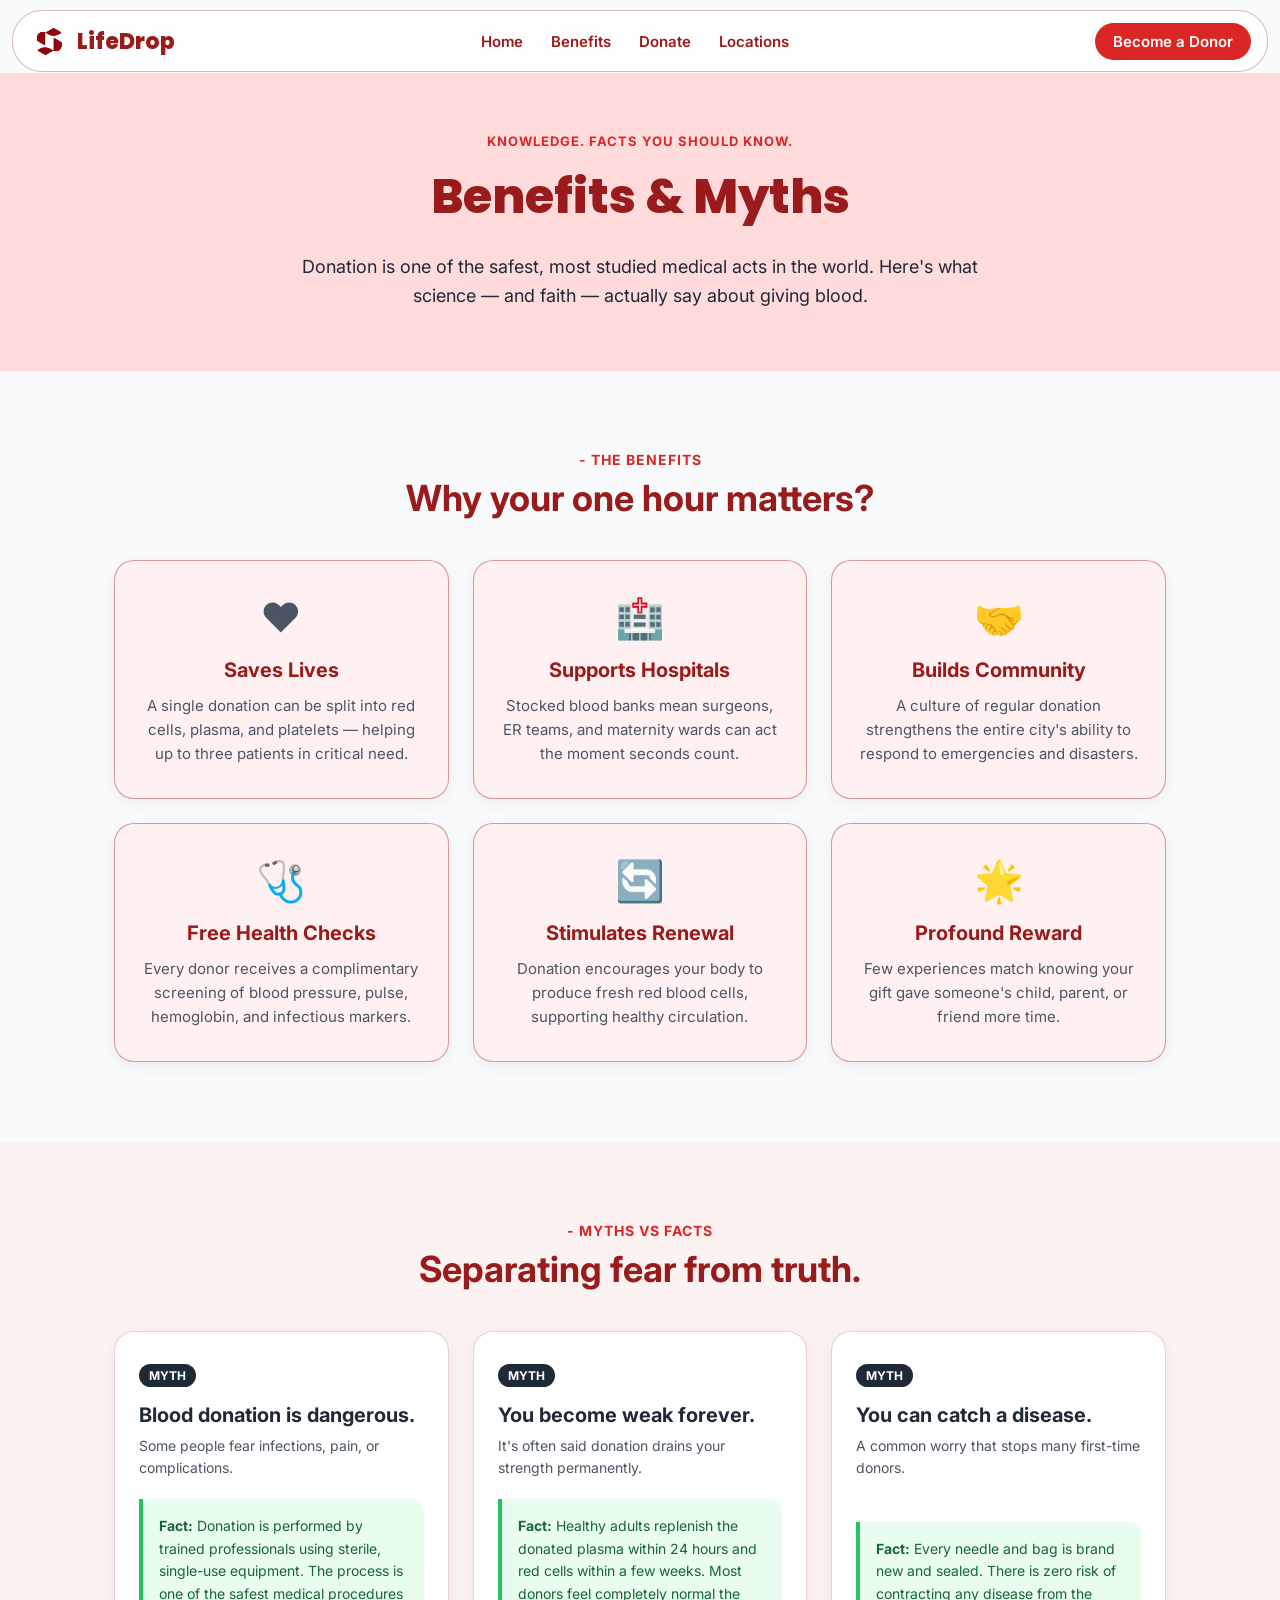
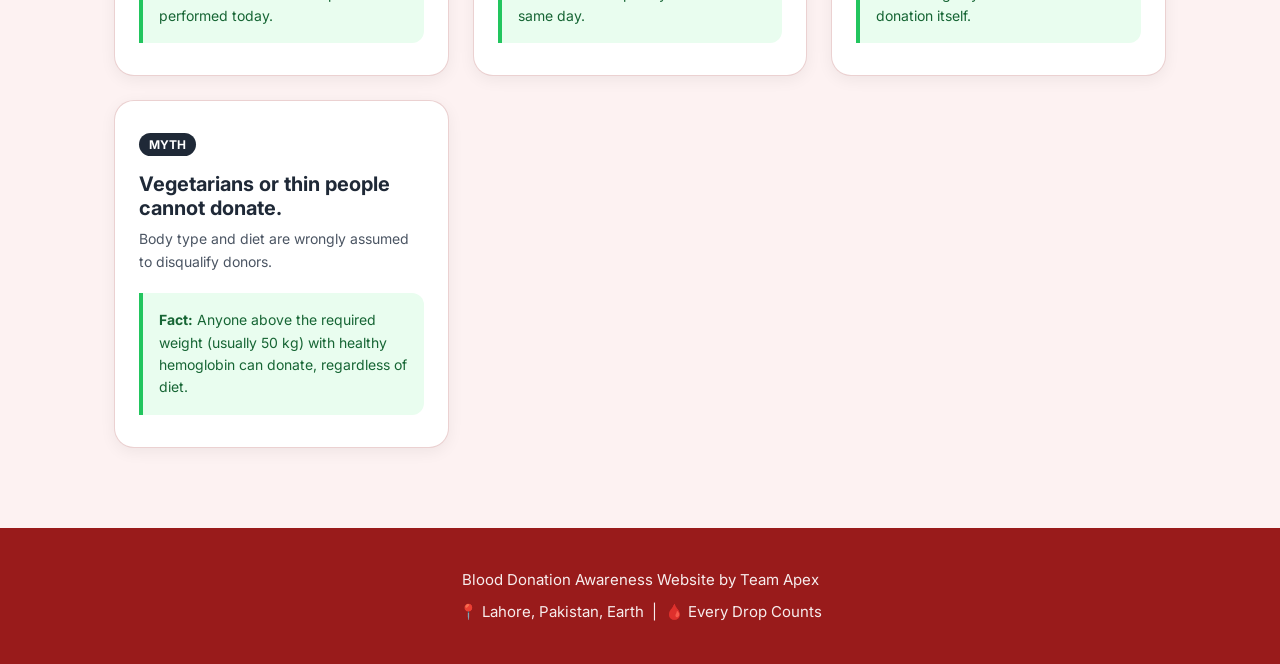
==== benefits.html @ 3854443f "Initial upload" ====
<!DOCTYPE html>
<html lang="en">

  <head>
    <meta charset="UTF-8">
    <meta name="viewport" content="width=device-width, initial-scale=1.0">
    <title>Benefits - LifeDrop</title>
    <link
      href="https://fonts.googleapis.com/css2?family=Poppins:wght@700;800&family=Inter:wght@400;500;600&display=swap"
      rel="stylesheet">
    <link rel="stylesheet" href="css/benefits.css">
  </head>

  <body>

    <nav>
      <div class="nav-logo">
        <img src="image/logo-red.png" alt="LifeDrop logo">
        <h1>LifeDrop</h1>
      </div>

      <button class="nav-toggle" aria-label="Open menu" aria-expanded="false">
        <span></span><span></span><span></span>
      </button>

      <ul class="nav-links-ul">
        <li><a href="index.html">Home</a></li>
        <li><a href="benefits.html">Benefits</a></li>
        <li><a href="donate.html">Donate</a></li>
        <li><a href="locations.html">Locations</a></li>
      </ul>

      <a href="donate.html" class="nav-btn-a">Become a Donor</a>
    </nav>

    <main>
      <section class="hero-banner">
        <div class="hero-content">
          <span class="hero-sub">KNOWLEDGE. FACTS YOU SHOULD KNOW.</span>
          <h1 class="hero-title">Benefits & Myths</h1>
          <p class="hero-des">Donation is one of the safest, most studied medical acts in the world. Here's what science
            — and faith — actually say about giving blood.</p>
        </div>
      </section>

      <section class="benefits-section">
        <div class="section-intro">
          <span class="intro-sub">- THE BENEFITS</span>
          <h2>Why your one hour matters?</h2>
        </div>

        <div class="cards-grid">
          <div class="benefit-card">
            <div class="card-icon">❤️</div>
            <h3>Saves Lives</h3>
            <p>A single donation can be split into red cells, plasma, and platelets — helping up to three patients in
              critical need.</p>
          </div>

          <div class="benefit-card">
            <div class="card-icon">🏥</div>
            <h3>Supports Hospitals</h3>
            <p>Stocked blood banks mean surgeons, ER teams, and maternity wards can act the moment seconds count.</p>
          </div>

          <div class="benefit-card">
            <div class="card-icon">🤝</div>
            <h3>Builds Community</h3>
            <p>A culture of regular donation strengthens the entire city's ability to respond to emergencies and
              disasters.</p>
          </div>

          <div class="benefit-card">
            <div class="card-icon">🩺</div>
            <h3>Free Health Checks</h3>
            <p>Every donor receives a complimentary screening of blood pressure, pulse, hemoglobin, and infectious
              markers.</p>
          </div>

          <div class="benefit-card">
            <div class="card-icon">🔄</div>
            <h3>Stimulates Renewal</h3>
            <p>Donation encourages your body to produce fresh red blood cells, supporting healthy circulation.</p>
          </div>

          <div class="benefit-card">
            <div class="card-icon">🌟</div>
            <h3>Profound Reward</h3>
            <p>Few experiences match knowing your gift gave someone's child, parent, or friend more time.</p>
          </div>
        </div>
      </section>

      <section class="myths-section">
        <div class="section-intro">
          <span class="intro-sub">- MYTHS VS FACTS</span>
          <h2>Separating fear from truth.</h2>
        </div>

        <div class="cards-grid">
          <div class="myth-card">
            <span class="myth-badge">MYTH</span>
            <h3>Blood donation is dangerous.</h3>
            <p class="myth-subtext">Some people fear infections, pain, or complications.</p>
            <div class="fact-box">
              <p><strong>Fact:</strong> Donation is performed by trained professionals using sterile, single-use
                equipment. The process is one of the safest medical procedures performed today.</p>
            </div>
          </div>

          <div class="myth-card">
            <span class="myth-badge">MYTH</span>
            <h3>You become weak forever.</h3>
            <p class="myth-subtext">It's often said donation drains your strength permanently.</p>
            <div class="fact-box">
              <p><strong>Fact:</strong> Healthy adults replenish the donated plasma within 24 hours and red cells within
                a few weeks. Most donors feel completely normal the same day.</p>
            </div>
          </div>

          <div class="myth-card">
            <span class="myth-badge">MYTH</span>
            <h3>You can catch a disease.</h3>
            <p class="myth-subtext">A common worry that stops many first-time donors.</p>
            <div class="fact-box">
              <p><strong>Fact:</strong> Every needle and bag is brand new and sealed. There is zero risk of contracting
                any disease from the donation itself.</p>
            </div>
          </div>

          <div class="myth-card">
            <span class="myth-badge">MYTH</span>
            <h3>Vegetarians or thin people cannot donate.</h3>
            <p class="myth-subtext">Body type and diet are wrongly assumed to disqualify donors.</p>
            <div class="fact-box">
              <p><strong>Fact:</strong> Anyone above the required weight (usually 50 kg) with healthy hemoglobin can
                donate, regardless of diet.</p>
            </div>
          </div>
        </div>
      </section>
    </main>

    <footer>
      <p>Blood Donation Awareness Website by Team Apex</p>
      <p>📍 Lahore, Pakistan, Earth &nbsp;|&nbsp; 🩸 Every Drop Counts</p>
    </footer>

    <script>
      // Hamburger menu toggle (same as Home and Donate pages)
      const toggle = document.querySelector('.nav-toggle');
      const navLinks = document.querySelector('.nav-links-ul');
      toggle.addEventListener('click', () => {
        const open = toggle.getAttribute('aria-expanded') === 'true';
        toggle.setAttribute('aria-expanded', String(!open));
        navLinks.classList.toggle('nav-open');
      });
    </script>

  </body>

</html>
---- css/benefits.css ----
/* =========================
   CSS Custom Properties (Theme Colors)
   ========================= */
:root {
    --red-dark: #991b1b;
    --red-main: #dc2626;
    --red-hover: #b91c1c;
    --red-light: #fee2e2;
    --red-bg: #ffdbdb;
    --text-dark: #1f2937;
    --text-body: #4b5563;
    --text-muted: #830909;
    --bg-page: #f8fafc;
    --white: #ffffff;

    --radius-sm: 12px;
    --radius-md: 20px;
    --radius-lg: 30px;

    --shadow-sm: 0 4px 16px rgba(0, 0, 0, 0.06);
    --shadow-md: 0 8px 32px rgba(0, 0, 0, 0.08);
    --shadow-red: 0 12px 32px rgba(185, 28, 28, 0.15);
}

/* =========================
   Reset & Base
   ========================= */
*,
*::before,
*::after {
    box-sizing: border-box;
}

body {
    margin: 0;
    padding: 0;
    font-family: "Inter", sans-serif;
    background-color: var(--bg-page);
    color: var(--text-body);
    -webkit-text-size-adjust: 100%;
}

h1,
h2,
h3,
h4 {
    margin: 0;
    color: var(--red-dark);
}

p {
    margin: 0;
    line-height: 1.6;
}

a {
    text-decoration: none;
}

/* =========================
   Navigation Bar (Standard)
   ========================= */
nav {
    display: flex;
    align-items: center;
    justify-content: space-between;
    flex-wrap: wrap;
    gap: 8px;

    background-color: rgba(255, 255, 255, 0.82);
    backdrop-filter: blur(8px);
    -webkit-backdrop-filter: blur(8px);
    border: 1px solid rgba(153, 27, 27, 0.3);
    border-radius: var(--radius-lg);

    margin: 10px 12px 1px 12px;
    padding: 10px 16px;

    position: sticky;
    top: 10px;
    z-index: 100;
}

.nav-logo {
    display: flex;
    align-items: center;
    gap: 8px;
    flex-shrink: 0;
}

.nav-logo img {
    width: 40px;
    height: 40px;
    object-fit: contain;
}

.nav-logo h1 {
    color: var(--red-dark);
    font-size: 22px;
    font-weight: 800;
    font-family: "Poppins", sans-serif;
}

.nav-links-ul {
    display: flex;
    align-items: center;
    flex-wrap: wrap;
    gap: 4px;
    list-style: none;
    margin: 0;
    padding: 0;
}

.nav-links-ul a {
    display: block;
    color: var(--red-dark);
    font-size: 15px;
    font-weight: 600;
    padding: 7px 12px;
    border-radius: var(--radius-sm);
    transition: background-color 0.18s;
}

.nav-links-ul a:hover {
    background-color: #ffd6d6;
}

.nav-btn-a {
    font-size: 15px;
    font-weight: 600;
    color: var(--white);
    background-color: var(--red-main);
    border-radius: var(--radius-lg);
    padding: 9px 18px;
    transition: background-color 0.18s;
    white-space: nowrap;
}

.nav-btn-a:hover {
    background-color: var(--red-hover);
}

.nav-toggle {
    display: none;
    flex-direction: column;
    justify-content: center;
    gap: 5px;
    background: none;
    border: none;
    cursor: pointer;
    padding: 6px;
    border-radius: var(--radius-sm);
}

.nav-toggle span {
    display: block;
    width: 24px;
    height: 2px;
    background-color: var(--red-dark);
    border-radius: 2px;
}

/* =========================
   Hero Banner Section
   ========================= */
.hero-banner {
    background-color: var(--red-bg);
    padding: 60px 24px;
    display: flex;
    justify-content: center;
    text-align: center;
}

.hero-content {
    max-width: 700px;
}

.hero-sub {
    font-size: 13px;
    font-weight: 700;
    color: var(--red-main);
    letter-spacing: 1px;
    text-transform: uppercase;
    display: block;
    margin-bottom: 12px;
}

.hero-title {
    font-family: "Poppins", sans-serif;
    font-size: clamp(32px, 5vw, 48px);
    font-weight: 800;
    margin-bottom: 20px;
}

.hero-des {
    font-size: clamp(16px, 2vw, 18px);
    color: var(--text-dark);
}

/* =========================
   Section Intro Shared
   ========================= */
.section-intro {
    text-align: center;
    margin-bottom: 40px;
}

.intro-sub {
    font-size: 14px;
    font-weight: 700;
    color: var(--red-main);
    letter-spacing: 1px;
    display: block;
    margin-bottom: 8px;
}

.section-intro h2 {
    font-size: clamp(24px, 4vw, 36px);
    font-weight: 700;
}

/* =========================
   Cards Grid System
   ========================= */
.cards-grid {
    display: grid;
    grid-template-columns: repeat(auto-fit, minmax(300px, 1fr));
    gap: 24px;
    max-width: 1100px;
    margin: 0 auto;
    padding: 0 24px;
}

/* =========================
   Benefits Section
   ========================= */
.benefits-section {
    padding: 80px 0;
    background-color: var(--bg-page);
}

.benefit-card {
    background-color: #fff1f1;
    border: 1px solid rgba(153, 27, 27, 0.411);
    border-radius: var(--radius-md);
    padding: 32px 24px;
    text-align: center;
    box-shadow: var(--shadow-sm);
    transition: transform 0.2s, box-shadow 0.2s;
}

.benefit-card:hover {
    transform: translateY(-5px);
    box-shadow: var(--shadow-red);
}

.card-icon {
    font-size: 40px;
    margin-bottom: 16px;
}

.benefit-card h3 {
    font-size: 20px;
    margin-bottom: 12px;
}

.benefit-card p {
    font-size: 15px;
    color: var(--text-body);
}

/* =========================
   Myths vs Facts Section
   ========================= */
.myths-section {
    padding: 80px 0;
    background-color: #fdf2f2;
    /* Very light red background */
}

.myth-card {
    background-color: var(--white);
    border: 1px solid rgba(153, 27, 27, 0.2);
    border-radius: var(--radius-md);
    padding: 32px 24px;
    box-shadow: var(--shadow-sm);
    display: flex;
    flex-direction: column;
    align-items: flex-start;
}

.myth-badge {
    background-color: var(--text-dark);
    color: var(--white);
    font-size: 12px;
    font-weight: 700;
    padding: 4px 10px;
    border-radius: 20px;
    margin-bottom: 16px;
}

.myth-card h3 {
    font-size: 20px;
    margin-bottom: 8px;
    color: var(--text-dark);
}

.myth-subtext {
    font-size: 14px;
    color: var(--text-body);
    margin-bottom: 20px;
}

.fact-box {
    background-color: #e9fdef;
    /* Light green box to show truth */
    border-left: 4px solid rgb(34, 197, 94);
    padding: 16px;
    border-radius: 0 var(--radius-sm) var(--radius-sm) 0;
    margin-top: auto;
    /* Pushes to the bottom of the card */
    width: 100%;
}

.fact-box p {
    font-size: 14px;
    color: #166534;
}

/* =========================
   Footer (Standard)
   ========================= */
footer {
    display: flex;
    flex-direction: column;
    align-items: center;
    gap: 8px;
    background-color: var(--red-dark);
    padding: 40px 24px;
    text-align: center;
}

footer p {
    color: rgba(255, 255, 255, 0.92);
    font-size: 15px;
    line-height: 1.6;
}

/* =========================
   Responsive Design
   ========================= */
@media (max-width: 900px) {

    /* Mobile Nav */
    .nav-btn-a {
        display: none;
    }

    .nav-toggle {
        display: flex;
    }

    .nav-links-ul {
        display: none;
        flex-direction: column;
        align-items: flex-start;
        gap: 2px;
        width: 100%;
        padding: 8px 0 4px;
        border-top: 1px solid rgba(153, 27, 27, 0.2);
        margin-top: 4px;
    }

    .nav-links-ul.nav-open {
        display: flex;
    }

    .nav-links-ul li {
        width: 100%;
    }

    .nav-links-ul a {
        display: block;
        width: 100%;
        padding: 10px 14px;
        font-size: 16px;
    }

    /* Sections */
    .benefits-section,
    .myths-section {
        padding: 60px 0;
    }
}

@media (max-width: 600px) {
    nav {
        margin: 8px;
        padding: 10px 14px;
    }

    .hero-banner {
        padding: 40px 16px;
    }

    .cards-grid {
        padding: 0 16px;
        grid-template-columns: 1fr;
    }
}
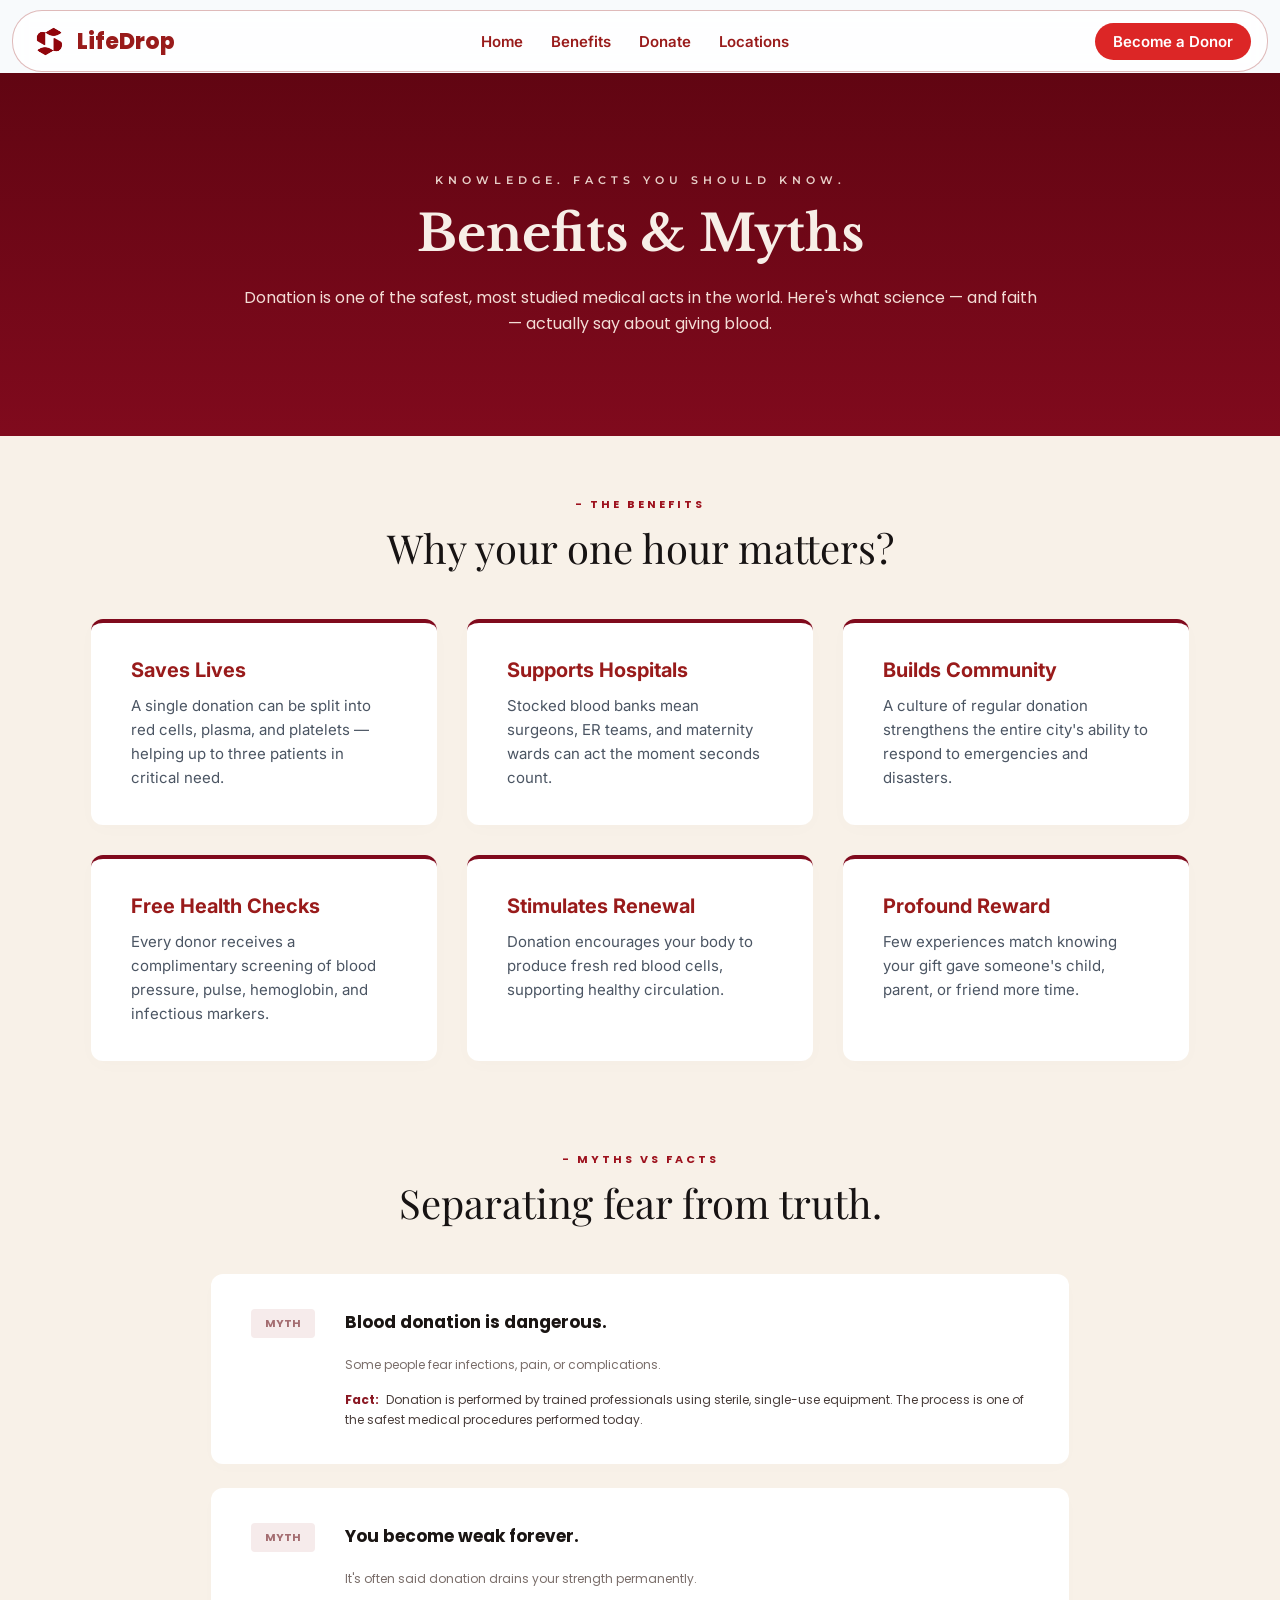
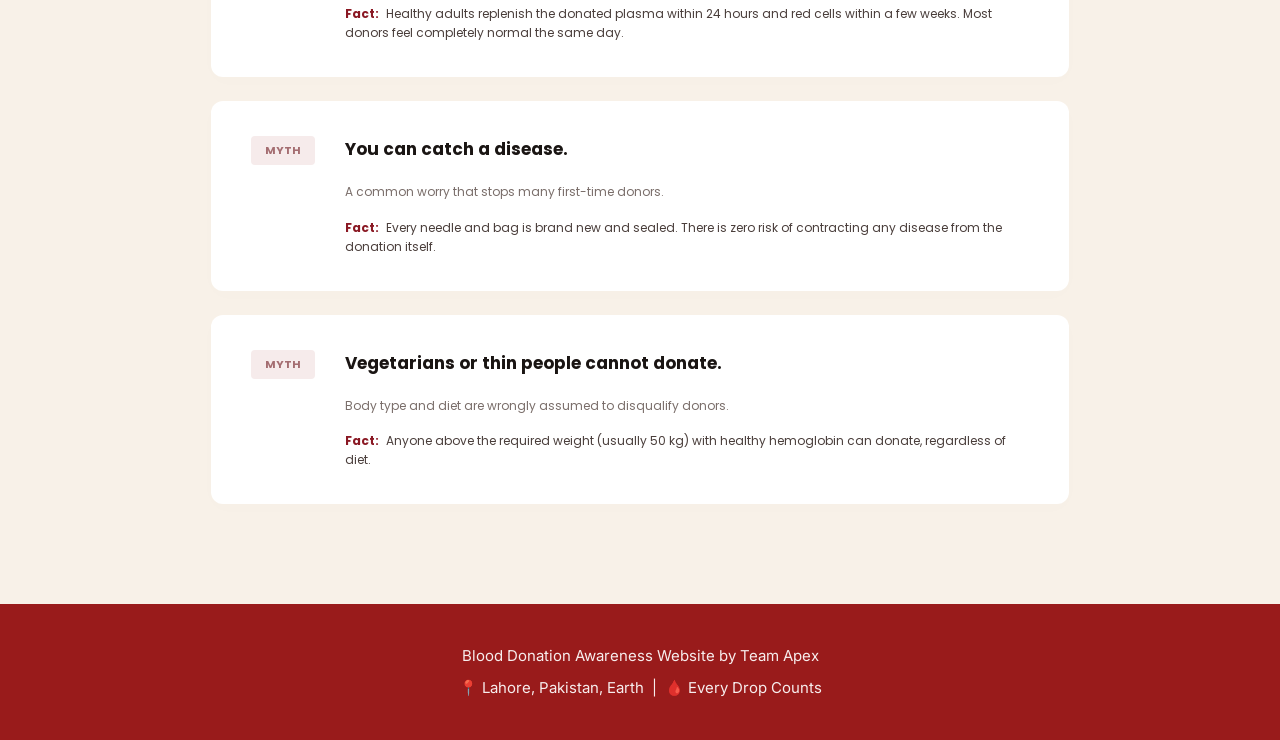
==== commit 75e80954: "Match responsive version's visual design to the original website" ====
--- a/benefits.html
+++ b/benefits.html
@@ -6,7 +6,10 @@
     <meta name="viewport" content="width=device-width, initial-scale=1.0">
     <title>Benefits - LifeDrop</title>
     <link
-      href="https://fonts.googleapis.com/css2?family=Poppins:wght@700;800&family=Inter:wght@400;500;600&display=swap"
+      href="https://fonts.googleapis.com/css2?family=Playfair+Display:wght@500;600&family=Montserrat:wght@400;600&family=Libre+Baskerville:wght@700&display=swap"
+      rel="stylesheet">
+    <link
+      href="https://fonts.googleapis.com/css2?family=Poppins:wght@400;700;800&family=Inter:wght@400;500;600&display=swap"
       rel="stylesheet">
     <link rel="stylesheet" href="css/benefits.css">
   </head>
@@ -33,7 +36,7 @@
       <a href="donate.html" class="nav-btn-a">Become a Donor</a>
     </nav>
 
-    <main>
+    <main class="main-background">
       <section class="hero-banner">
         <div class="hero-content">
           <span class="hero-sub">KNOWLEDGE. FACTS YOU SHOULD KNOW.</span>
@@ -51,40 +54,34 @@
 
         <div class="cards-grid">
           <div class="benefit-card">
-            <div class="card-icon">❤️</div>
             <h3>Saves Lives</h3>
             <p>A single donation can be split into red cells, plasma, and platelets — helping up to three patients in
               critical need.</p>
           </div>
 
           <div class="benefit-card">
-            <div class="card-icon">🏥</div>
             <h3>Supports Hospitals</h3>
             <p>Stocked blood banks mean surgeons, ER teams, and maternity wards can act the moment seconds count.</p>
           </div>
 
           <div class="benefit-card">
-            <div class="card-icon">🤝</div>
             <h3>Builds Community</h3>
             <p>A culture of regular donation strengthens the entire city's ability to respond to emergencies and
               disasters.</p>
           </div>
 
           <div class="benefit-card">
-            <div class="card-icon">🩺</div>
             <h3>Free Health Checks</h3>
             <p>Every donor receives a complimentary screening of blood pressure, pulse, hemoglobin, and infectious
               markers.</p>
           </div>
 
           <div class="benefit-card">
-            <div class="card-icon">🔄</div>
             <h3>Stimulates Renewal</h3>
             <p>Donation encourages your body to produce fresh red blood cells, supporting healthy circulation.</p>
           </div>
 
           <div class="benefit-card">
-            <div class="card-icon">🌟</div>
             <h3>Profound Reward</h3>
             <p>Few experiences match knowing your gift gave someone's child, parent, or friend more time.</p>
           </div>
@@ -97,43 +94,47 @@
           <h2>Separating fear from truth.</h2>
         </div>
 
-        <div class="cards-grid">
+        <div class="myth-container">
           <div class="myth-card">
             <span class="myth-badge">MYTH</span>
-            <h3>Blood donation is dangerous.</h3>
-            <p class="myth-subtext">Some people fear infections, pain, or complications.</p>
-            <div class="fact-box">
-              <p><strong>Fact:</strong> Donation is performed by trained professionals using sterile, single-use
+            <div class="myth-content-wrapper">
+              <h3>Blood donation is dangerous.</h3>
+              <p class="myth-subtext">Some people fear infections, pain, or complications.</p>
+              <p class="fact-content"><b>Fact:</b> Donation is performed by trained professionals using sterile,
+                single-use
                 equipment. The process is one of the safest medical procedures performed today.</p>
             </div>
           </div>
 
           <div class="myth-card">
             <span class="myth-badge">MYTH</span>
-            <h3>You become weak forever.</h3>
-            <p class="myth-subtext">It's often said donation drains your strength permanently.</p>
-            <div class="fact-box">
-              <p><strong>Fact:</strong> Healthy adults replenish the donated plasma within 24 hours and red cells within
+            <div class="myth-content-wrapper">
+              <h3>You become weak forever.</h3>
+              <p class="myth-subtext">It's often said donation drains your strength permanently.</p>
+              <p class="fact-content"><b>Fact:</b> Healthy adults replenish the donated plasma within 24 hours and red
+                cells within
                 a few weeks. Most donors feel completely normal the same day.</p>
             </div>
           </div>
 
           <div class="myth-card">
             <span class="myth-badge">MYTH</span>
-            <h3>You can catch a disease.</h3>
-            <p class="myth-subtext">A common worry that stops many first-time donors.</p>
-            <div class="fact-box">
-              <p><strong>Fact:</strong> Every needle and bag is brand new and sealed. There is zero risk of contracting
+            <div class="myth-content-wrapper">
+              <h3>You can catch a disease.</h3>
+              <p class="myth-subtext">A common worry that stops many first-time donors.</p>
+              <p class="fact-content"><b>Fact:</b> Every needle and bag is brand new and sealed. There is zero risk of
+                contracting
                 any disease from the donation itself.</p>
             </div>
           </div>
 
           <div class="myth-card">
             <span class="myth-badge">MYTH</span>
-            <h3>Vegetarians or thin people cannot donate.</h3>
-            <p class="myth-subtext">Body type and diet are wrongly assumed to disqualify donors.</p>
-            <div class="fact-box">
-              <p><strong>Fact:</strong> Anyone above the required weight (usually 50 kg) with healthy hemoglobin can
+            <div class="myth-content-wrapper">
+              <h3>Vegetarians or thin people cannot donate.</h3>
+              <p class="myth-subtext">Body type and diet are wrongly assumed to disqualify donors.</p>
+              <p class="fact-content"><b>Fact:</b> Anyone above the required weight (usually 50 kg) with healthy
+                hemoglobin can
                 donate, regardless of diet.</p>
             </div>
           </div>
@@ -159,4 +160,4 @@
 
   </body>
 
-</html>+</html>
--- a/css/benefits.css
+++ b/css/benefits.css
@@ -58,7 +58,7 @@
 }
 
 /* =========================
-   Navigation Bar (Standard)
+   Navigation Bar (Standard - Locked)
    ========================= */
 nav {
     display: flex;
@@ -161,174 +161,210 @@
 }
 
 /* =========================
-   Hero Banner Section
+   Restored Original Body Background
+   ========================= */
+.main-background {
+    background-color: #f8f1e8;
+}
+
+/* =========================
+   Hero Banner Section (Restored Original Styles)
    ========================= */
 .hero-banner {
-    background-color: var(--red-bg);
-    padding: 60px 24px;
+    background: linear-gradient(180deg, #610512 0%, #800a1d 100%);
+    padding: 100px 24px;
     display: flex;
     justify-content: center;
     text-align: center;
 }
 
 .hero-content {
-    max-width: 700px;
+    max-width: 800px;
 }
 
 .hero-sub {
-    font-size: 13px;
-    font-weight: 700;
-    color: var(--red-main);
-    letter-spacing: 1px;
+    font-family: 'Montserrat', sans-serif;
+    font-size: 11px;
+    font-weight: 600;
+    color: #e8cfc8;
+    letter-spacing: 5px;
     text-transform: uppercase;
     display: block;
-    margin-bottom: 12px;
+    margin-bottom: 15px;
 }
 
 .hero-title {
-    font-family: "Poppins", sans-serif;
-    font-size: clamp(32px, 5vw, 48px);
-    font-weight: 800;
+    font-family: 'Libre Baskerville', serif;
+    font-size: clamp(32px, 5vw, 50px);
+    font-weight: 700;
+    color: #f7eee7;
     margin-bottom: 20px;
 }
 
 .hero-des {
-    font-size: clamp(16px, 2vw, 18px);
-    color: var(--text-dark);
-}
-
-/* =========================
-   Section Intro Shared
+    font-family: 'Poppins', sans-serif;
+    font-size: clamp(15px, 2vw, 16px);
+    font-weight: 400;
+    color: #f3ddd6;
+}
+
+/* =========================
+   Section Intro Shared (Restored Original Styles)
    ========================= */
 .section-intro {
     text-align: center;
-    margin-bottom: 40px;
+    margin-bottom: 45px;
+    padding: 0 20px;
 }
 
 .intro-sub {
-    font-size: 14px;
-    font-weight: 700;
-    color: var(--red-main);
-    letter-spacing: 1px;
+    font-family: 'Poppins', sans-serif;
+    font-size: 11px;
+    font-weight: bold;
+    color: #9d111d;
+    letter-spacing: 3px;
     display: block;
     margin-bottom: 8px;
+    text-transform: uppercase;
 }
 
 .section-intro h2 {
-    font-size: clamp(24px, 4vw, 36px);
-    font-weight: 700;
-}
-
-/* =========================
-   Cards Grid System
+    font-family: "Playfair Display", serif;
+    font-size: clamp(28px, 4vw, 40px);
+    color: #171313;
+    font-weight: normal;
+}
+
+/* =========================
+   Cards Grid System (Responsive Structure Maintained)
    ========================= */
 .cards-grid {
     display: grid;
     grid-template-columns: repeat(auto-fit, minmax(300px, 1fr));
-    gap: 24px;
-    max-width: 1100px;
+    gap: 30px;
+    max-width: 1200px;
     margin: 0 auto;
-    padding: 0 24px;
+    padding: 0 4%;
 }
 
 /* =========================
    Benefits Section
    ========================= */
 .benefits-section {
-    padding: 80px 0;
-    background-color: var(--bg-page);
+    padding: 60px 0 45px 0;
 }
 
 .benefit-card {
-    background-color: #fff1f1;
-    border: 1px solid rgba(153, 27, 27, 0.411);
-    border-radius: var(--radius-md);
-    padding: 32px 24px;
-    text-align: center;
-    box-shadow: var(--shadow-sm);
+    /* Restored original white clean card design */
+    background-color: #ffffff;
+    border: none;
+    border-top: 4px solid #800a1d;
+    border-radius: 12px;
+    padding: 35px 40px;
+    text-align: left;
+    box-shadow: 0 4px 20px rgba(0, 0, 0, 0.015);
     transition: transform 0.2s, box-shadow 0.2s;
 }
 
 .benefit-card:hover {
     transform: translateY(-5px);
-    box-shadow: var(--shadow-red);
-}
-
-.card-icon {
-    font-size: 40px;
-    margin-bottom: 16px;
+    box-shadow: 0 8px 30px rgba(0, 0, 0, 0.05);
 }
 
 .benefit-card h3 {
+    font-family: "Inter", sans-serif;
     font-size: 20px;
+    font-weight: 700;
+    color: var(--red-dark);
     margin-bottom: 12px;
 }
 
 .benefit-card p {
+    font-family: "Inter", sans-serif;
     font-size: 15px;
     color: var(--text-body);
 }
 
 /* =========================
-   Myths vs Facts Section
+   Myths vs Facts Section (Restored Original Desktop View)
    ========================= */
 .myths-section {
-    padding: 80px 0;
-    background-color: #fdf2f2;
-    /* Very light red background */
+    padding: 45px 0 100px 0;
+}
+
+.myth-container {
+    display: flex;
+    flex-direction: column;
+    gap: 24px;
+    max-width: 960px;
+    margin: 0 auto;
+    padding: 0 4%;
 }
 
 .myth-card {
-    background-color: var(--white);
-    border: 1px solid rgba(153, 27, 27, 0.2);
-    border-radius: var(--radius-md);
-    padding: 32px 24px;
-    box-shadow: var(--shadow-sm);
+    display: flex;
+    flex-direction: row;
+    /* Horizontal flex layout restored */
+    align-items: flex-start;
+    text-align: left;
+    gap: 30px;
+    padding: 35px 40px;
+    background-color: #ffffff;
+    border-radius: 12px;
+    box-shadow: 0 4px 20px rgba(0, 0, 0, 0.01);
+    border: none;
+}
+
+.myth-badge {
+    font-family: 'Poppins', sans-serif;
+    font-size: 11px;
+    font-weight: 700;
+    background-color: #f6ebeb;
+    /* Restored original pinkish background */
+    color: #a46d71;
+    /* Restored original text color */
+    padding: 6px 14px;
+    border-radius: 4px;
+    flex-shrink: 0;
+}
+
+.myth-content-wrapper {
     display: flex;
     flex-direction: column;
-    align-items: flex-start;
-}
-
-.myth-badge {
-    background-color: var(--text-dark);
-    color: var(--white);
+    gap: 8px;
+}
+
+.myth-content-wrapper h3 {
+    font-family: 'Poppins', sans-serif;
+    font-size: 17px;
+    font-weight: 700;
+    color: #1a1513;
+    margin: 0;
+}
+
+.myth-subtext {
+    font-family: 'Poppins', sans-serif;
     font-size: 12px;
+    color: #7a6e6a;
+    margin-top: 12px;
+    margin-bottom: 8px;
+}
+
+.fact-content {
+    font-family: 'Poppins', sans-serif;
+    font-size: 12px;
+    color: #4a3e3b;
+    margin: 0;
+}
+
+.fact-content b {
+    color: #8a1823;
     font-weight: 700;
-    padding: 4px 10px;
-    border-radius: 20px;
-    margin-bottom: 16px;
-}
-
-.myth-card h3 {
-    font-size: 20px;
-    margin-bottom: 8px;
-    color: var(--text-dark);
-}
-
-.myth-subtext {
-    font-size: 14px;
-    color: var(--text-body);
-    margin-bottom: 20px;
-}
-
-.fact-box {
-    background-color: #e9fdef;
-    /* Light green box to show truth */
-    border-left: 4px solid rgb(34, 197, 94);
-    padding: 16px;
-    border-radius: 0 var(--radius-sm) var(--radius-sm) 0;
-    margin-top: auto;
-    /* Pushes to the bottom of the card */
-    width: 100%;
-}
-
-.fact-box p {
-    font-size: 14px;
-    color: #166534;
-}
-
-/* =========================
-   Footer (Standard)
+    margin-right: 4px;
+}
+
+/* =========================
+   Footer (Standard - Locked)
    ========================= */
 footer {
     display: flex;
@@ -347,7 +383,7 @@
 }
 
 /* =========================
-   Responsive Design
+   Responsive Design Breakpoints
    ========================= */
 @media (max-width: 900px) {
 
@@ -386,10 +422,9 @@
         font-size: 16px;
     }
 
-    /* Sections */
-    .benefits-section,
-    .myths-section {
-        padding: 60px 0;
+    /* Adjust padding for tablet */
+    .hero-banner {
+        padding: 70px 24px;
     }
 }
 
@@ -400,11 +435,22 @@
     }
 
     .hero-banner {
-        padding: 40px 16px;
+        padding: 50px 16px;
     }
 
     .cards-grid {
         padding: 0 16px;
         grid-template-columns: 1fr;
     }
-}+
+    .myth-container {
+        padding: 0 16px;
+    }
+
+    /* Stacking Myth Cards vertically for mobile screens to ensure responsiveness */
+    .myth-card {
+        flex-direction: column;
+        gap: 15px;
+        padding: 25px 20px;
+    }
+}
